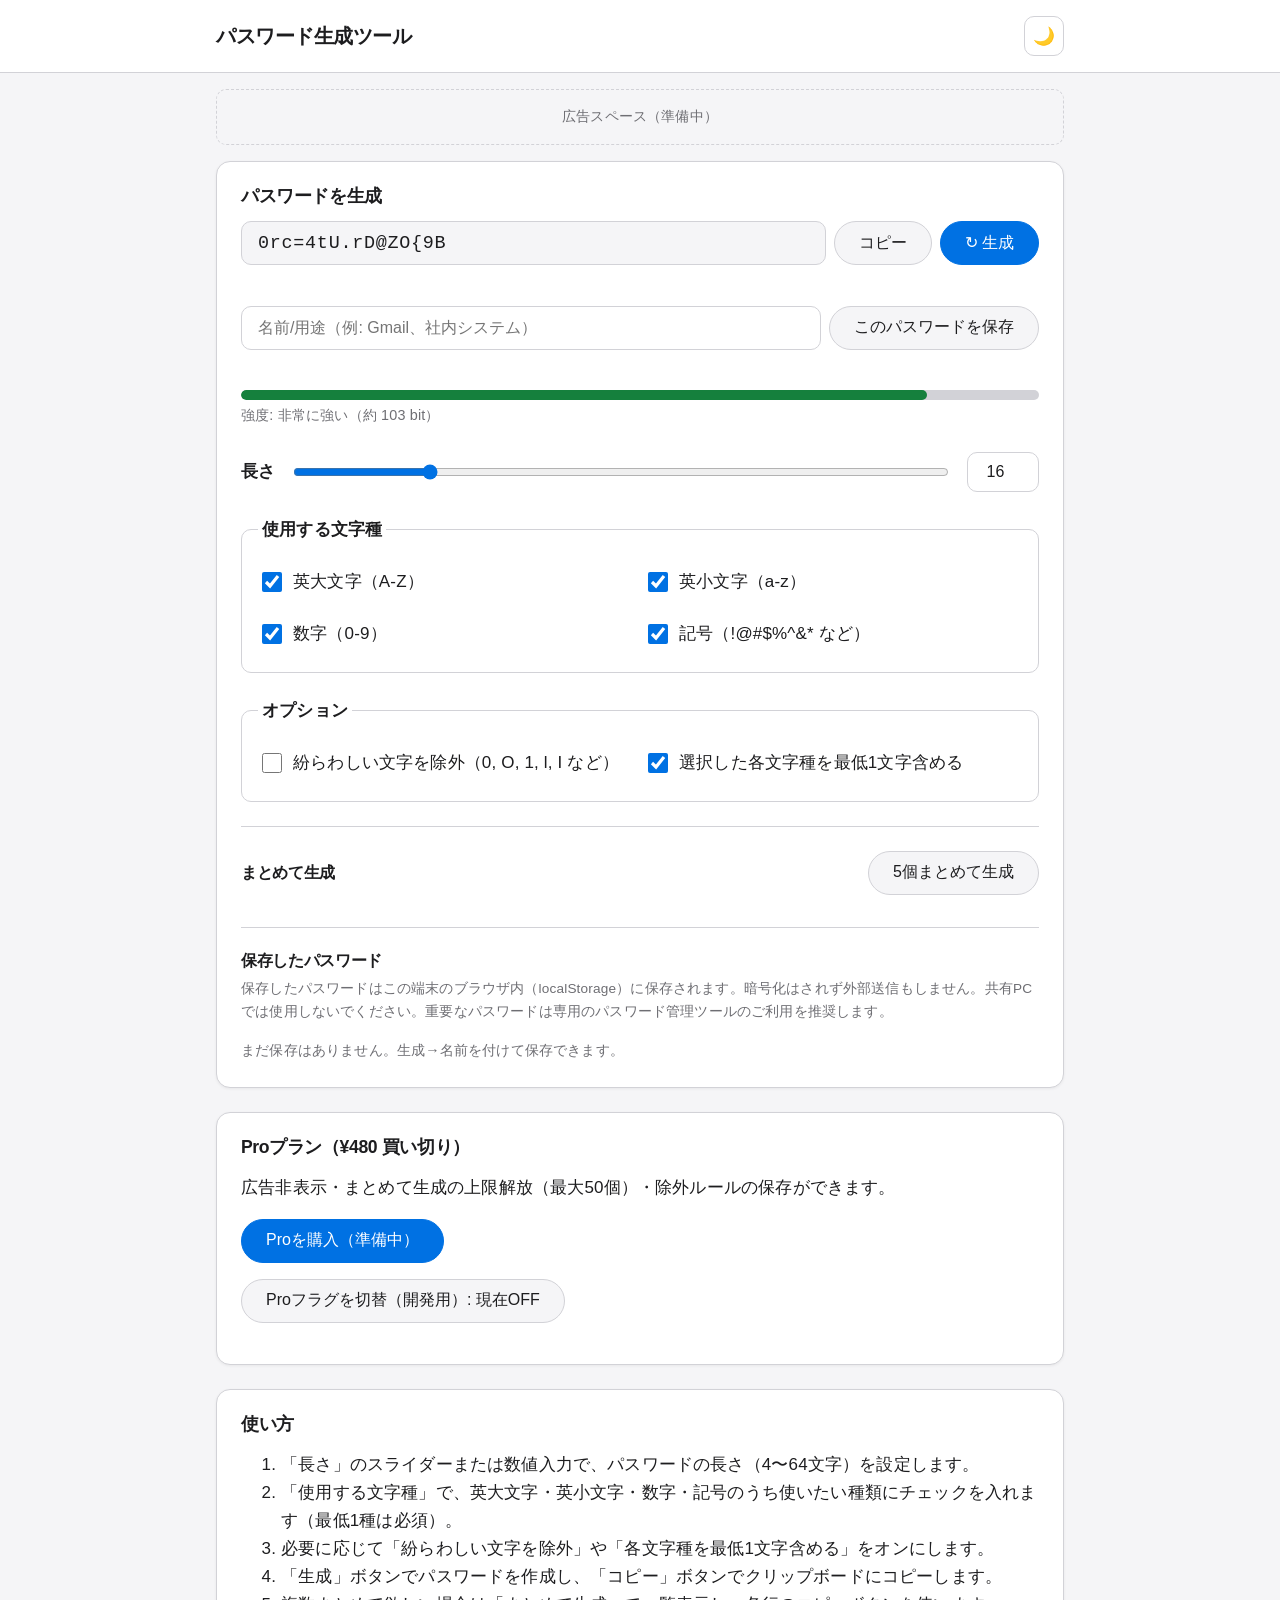
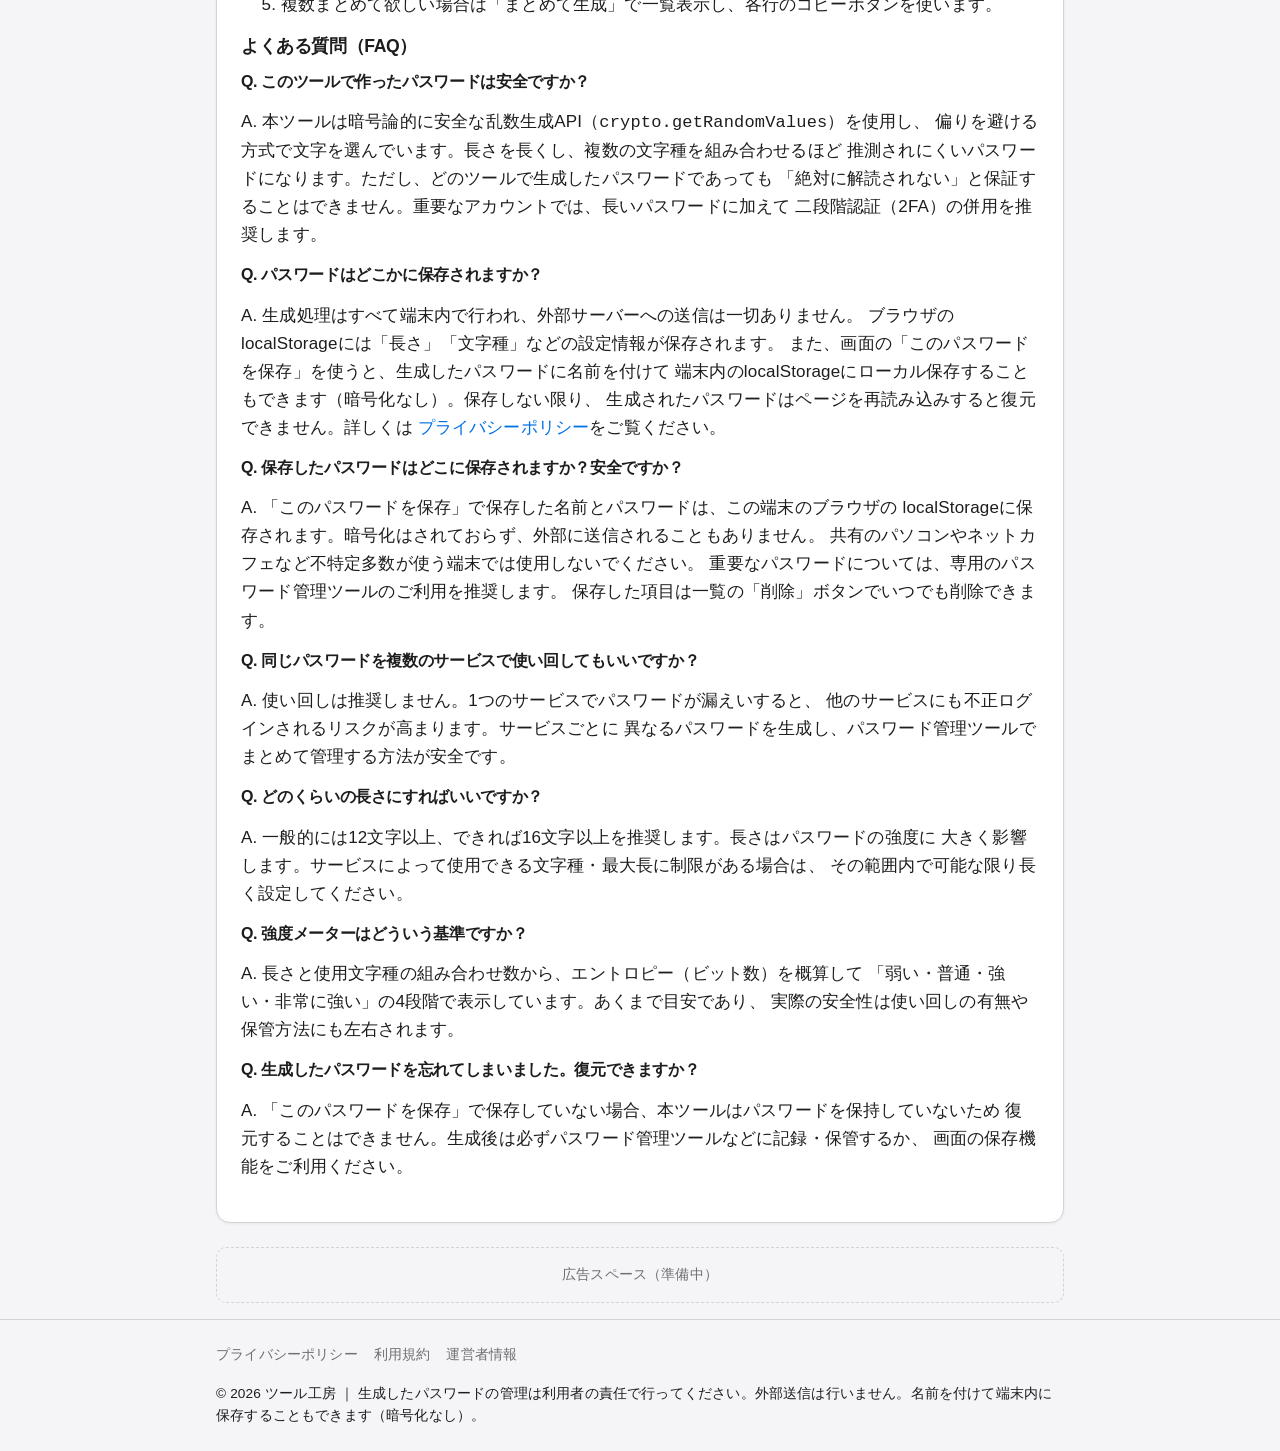
==== tools/generate/index.html @ c2fb3668 "feat: password-tools 統合アプリ公開（ツール工房） Co-Authored-By: Claude Opus 4.8 <noreply@anthropic.com>" ====
<!DOCTYPE html>
<html lang="ja">
<head>
<meta charset="UTF-8">
<meta name="viewport" content="width=device-width, initial-scale=1, viewport-fit=cover">

<title>パスワード生成ツール｜安全なパスワードをワンクリック作成｜ツール工房</title>
<meta name="description" content="crypto.getRandomValuesによる安全な乱数で、推測されにくいパスワードを即作成。文字種・長さを自由に設定し、強度メーター付き。処理は端末内のみで外部送信なし。名前を付けて端末内にローカル保存も可能（暗号化なし）。">
<link rel="canonical" href="https://ai-kaihatsubu.github.io/password-generator/">

<!-- OGP -->
<meta property="og:type" content="website">
<meta property="og:title" content="パスワード生成ツール｜ツール工房">
<meta property="og:description" content="安全なパスワードをワンクリックで作成。crypto.getRandomValuesによる強力な乱数生成、強度メーター、まとめて生成、名前付きローカル保存に対応。">
<meta property="og:url" content="https://ai-kaihatsubu.github.io/password-generator/">
<meta property="og:image" content="https://ai-kaihatsubu.github.io/password-generator/icons/icon-512.svg">
<meta property="og:locale" content="ja_JP">
<meta name="twitter:card" content="summary_large_image">

<!-- PWA -->
<link rel="manifest" href="manifest.webmanifest">
<meta name="theme-color" content="#2563eb">
<link rel="icon" href="icons/icon-192.svg" type="image/svg+xml">
<link rel="apple-touch-icon" href="icons/icon-192.svg">

<!-- JSON-LD: WebApplication -->
<script type="application/ld+json">
{
  "@context": "https://schema.org",
  "@type": "WebApplication",
  "name": "パスワード生成ツール",
  "description": "crypto.getRandomValuesによる安全な乱数で推測されにくいパスワードを作成できる無料のWebツール。文字種・長さを自由に設定でき、強度メーターやまとめて生成に対応。処理は端末内のみで外部送信は行わない。名前を付けて端末内にローカル保存も可能（暗号化なし）。",
  "applicationCategory": "UtilitiesApplication",
  "operatingSystem": "Any",
  "offers": {
    "@type": "Offer",
    "price": "0",
    "priceCurrency": "JPY"
  }
}
</script>

<link rel="stylesheet" href="style.css">

<!-- AdSense配信スクリプトは monetization.js が動的に注入します（このHTMLは編集不要）。
     有効化は monetization.js の CONFIG.ADSENSE_CLIENT_ID / ADSENSE_SLOTS を設定するだけ。
     ※ここに手動で <script ...adsbygoogle...> を貼ると二重読み込みになるため貼らないこと。 -->
</head>
<body>

<a class="skip-link" href="#main">本文へスキップ</a>

<header class="site-header">
  <div class="container header-inner">
    <h1 class="logo">パスワード生成ツール</h1>
    <nav class="header-actions" aria-label="表示設定">
      <button id="theme-toggle" type="button" aria-label="ダーク/ライトモード切替" aria-pressed="false">
        <span aria-hidden="true">🌙</span>
      </button>
    </nav>
  </div>
</header>

<!-- AdSense 広告枠（コンテンツ上） -->
<div class="ad-slot ad-slot--top" data-ad-position="top" aria-hidden="true">
  <!-- <ins class="adsbygoogle"
       style="display:block"
       data-ad-client="ca-pub-XXXXXXXXXXXXXXXX"
       data-ad-slot="XXXXXXXXXX"
       data-ad-format="auto"
       data-full-width-responsive="true"></ins>
  <script>(adsbygoogle = window.adsbygoogle || []).push({});</script> -->
  <p class="ad-placeholder">広告スペース（準備中）</p>
</div>

<main id="main" class="container">

  <section class="tool-section" aria-labelledby="tool-heading">
    <h2 id="tool-heading">パスワードを生成</h2>
    <div id="tool-root">

      <!-- メイン出力 -->
      <div class="pw-output">
        <label for="password-output" class="visually-hidden">生成されたパスワード</label>
        <input type="text" id="password-output" class="pw-output-field" readonly
               aria-describedby="strength-label" autocomplete="off" spellcheck="false">
        <button type="button" id="copy-main-btn" class="btn btn-secondary pw-copy-btn">
          コピー
        </button>
        <button type="button" id="regenerate-btn" class="btn btn-primary pw-regen-btn" aria-label="パスワードを再生成">
          <span aria-hidden="true">↻</span> 生成
        </button>
      </div>
      <p id="copy-feedback" class="copy-feedback" role="status" aria-live="polite"></p>

      <!-- 名前を付けて保存 -->
      <div class="save-row">
        <label for="save-name-input" class="visually-hidden">パスワードの名前/用途</label>
        <input type="text" id="save-name-input" class="save-name-input"
               placeholder="名前/用途（例: Gmail、社内システム）" maxlength="60" autocomplete="off">
        <button type="button" id="save-password-btn" class="btn btn-secondary">このパスワードを保存</button>
      </div>
      <p id="save-feedback" class="copy-feedback" role="status" aria-live="polite"></p>

      <!-- 強度メーター -->
      <div class="strength-meter">
        <div class="strength-bar-track" aria-hidden="true">
          <div id="strength-bar" class="strength-bar-fill"></div>
        </div>
        <p id="strength-label" class="strength-label">強度: -</p>
      </div>

      <!-- 長さ設定 -->
      <div class="control-row">
        <label for="length-slider" class="control-label">長さ</label>
        <input type="range" id="length-slider" min="4" max="64" value="16" step="1"
               aria-describedby="length-value">
        <input type="number" id="length-input" min="4" max="64" value="16" step="1"
               class="length-number" aria-label="パスワードの長さ（数値入力）">
      </div>

      <!-- 文字種トグル -->
      <fieldset class="charset-fieldset">
        <legend>使用する文字種</legend>
        <div class="charset-grid">
          <label class="checkbox-row">
            <input type="checkbox" id="opt-uppercase" checked>
            <span>英大文字（A-Z）</span>
          </label>
          <label class="checkbox-row">
            <input type="checkbox" id="opt-lowercase" checked>
            <span>英小文字（a-z）</span>
          </label>
          <label class="checkbox-row">
            <input type="checkbox" id="opt-numbers" checked>
            <span>数字（0-9）</span>
          </label>
          <label class="checkbox-row">
            <input type="checkbox" id="opt-symbols" checked>
            <span>記号（!@#$%^&amp;* など）</span>
          </label>
        </div>
        <p id="charset-error" class="field-error" role="alert" hidden>
          少なくとも1つの文字種を選択してください。
        </p>
      </fieldset>

      <!-- 追加オプション -->
      <fieldset class="charset-fieldset">
        <legend>オプション</legend>
        <div class="charset-grid">
          <label class="checkbox-row">
            <input type="checkbox" id="opt-exclude-ambiguous">
            <span>紛らわしい文字を除外（0, O, 1, l, I など）</span>
          </label>
          <label class="checkbox-row">
            <input type="checkbox" id="opt-require-each" checked>
            <span>選択した各文字種を最低1文字含める</span>
          </label>
        </div>
      </fieldset>

      <!-- まとめて生成 -->
      <div class="bulk-section">
        <div class="bulk-header">
          <h3 class="bulk-title">まとめて生成</h3>
          <button type="button" id="bulk-generate-btn" class="btn btn-secondary">5個まとめて生成</button>
        </div>
        <p id="bulk-limit-note" class="bulk-limit-note" hidden>
          無料版では5個までです。Proで上限を解放できます。
        </p>
        <ul id="bulk-list" class="bulk-list" aria-live="polite"></ul>
      </div>

      <!-- 保存したパスワード -->
      <div class="saved-section" id="saved-section">
        <h3 class="saved-title">保存したパスワード</h3>
        <p id="saved-privacy-note" class="saved-privacy-note">
          保存したパスワードはこの端末のブラウザ内（localStorage）に保存されます。暗号化はされず外部送信もしません。共有PCでは使用しないでください。重要なパスワードは専用のパスワード管理ツールのご利用を推奨します。
        </p>
        <p id="saved-empty" class="saved-empty">まだ保存はありません。生成→名前を付けて保存できます。</p>
        <ul id="saved-list" class="saved-list" aria-live="polite"></ul>
      </div>

    </div>
  </section>

  <!-- アフィリエイト枠 -->
  <aside class="affiliate-box" aria-labelledby="affiliate-heading">
    <h2 id="affiliate-heading">おすすめのパスワード管理ツール</h2>
    <p class="pr-label">[PR]</p>
    <ul class="affiliate-list" id="affiliate-list">
      <!-- monetization.js で動的に生成 -->
    </ul>
  </aside>

  <!-- Pro案内 -->
  <section class="pro-box" aria-labelledby="pro-heading">
    <h2 id="pro-heading">Proプラン（¥480 買い切り）</h2>
    <p>広告非表示・まとめて生成の上限解放（最大50個）・除外ルールの保存ができます。</p>
    <button id="pro-button" type="button" class="btn btn-primary">Proを購入（準備中）</button>
    <p class="pro-dev-note">
      <button id="pro-dev-toggle" type="button" class="btn btn-secondary">Proフラグを切替（開発用）</button>
    </p>
  </section>

  <!-- 使い方・FAQ -->
  <section class="guide-section" aria-labelledby="guide-heading">
    <h2 id="guide-heading">使い方</h2>
    <ol>
      <li>「長さ」のスライダーまたは数値入力で、パスワードの長さ（4〜64文字）を設定します。</li>
      <li>「使用する文字種」で、英大文字・英小文字・数字・記号のうち使いたい種類にチェックを入れます（最低1種は必須）。</li>
      <li>必要に応じて「紛らわしい文字を除外」や「各文字種を最低1文字含める」をオンにします。</li>
      <li>「生成」ボタンでパスワードを作成し、「コピー」ボタンでクリップボードにコピーします。</li>
      <li>複数まとめて欲しい場合は「まとめて生成」で一覧表示し、各行のコピーボタンを使います。</li>
    </ol>

    <h2 id="faq-heading">よくある質問（FAQ）</h2>

    <h3>Q. このツールで作ったパスワードは安全ですか？</h3>
    <p>
      A. 本ツールは暗号論的に安全な乱数生成API（<code>crypto.getRandomValues</code>）を使用し、
      偏りを避ける方式で文字を選んでいます。長さを長くし、複数の文字種を組み合わせるほど
      推測されにくいパスワードになります。ただし、どのツールで生成したパスワードであっても
      「絶対に解読されない」と保証することはできません。重要なアカウントでは、長いパスワードに加えて
      二段階認証（2FA）の併用を推奨します。
    </p>

    <h3>Q. パスワードはどこかに保存されますか？</h3>
    <p>
      A. 生成処理はすべて端末内で行われ、外部サーバーへの送信は一切ありません。
      ブラウザのlocalStorageには「長さ」「文字種」などの設定情報が保存されます。
      また、画面の「このパスワードを保存」を使うと、生成したパスワードに名前を付けて
      端末内のlocalStorageにローカル保存することもできます（暗号化なし）。保存しない限り、
      生成されたパスワードはページを再読み込みすると復元できません。詳しくは
      <a href="privacy.html">プライバシーポリシー</a>をご覧ください。
    </p>

    <h3>Q. 保存したパスワードはどこに保存されますか？安全ですか？</h3>
    <p>
      A. 「このパスワードを保存」で保存した名前とパスワードは、この端末のブラウザの
      localStorageに保存されます。暗号化はされておらず、外部に送信されることもありません。
      共有のパソコンやネットカフェなど不特定多数が使う端末では使用しないでください。
      重要なパスワードについては、専用のパスワード管理ツールのご利用を推奨します。
      保存した項目は一覧の「削除」ボタンでいつでも削除できます。
    </p>

    <h3>Q. 同じパスワードを複数のサービスで使い回してもいいですか？</h3>
    <p>
      A. 使い回しは推奨しません。1つのサービスでパスワードが漏えいすると、
      他のサービスにも不正ログインされるリスクが高まります。サービスごとに
      異なるパスワードを生成し、パスワード管理ツールでまとめて管理する方法が安全です。
    </p>

    <h3>Q. どのくらいの長さにすればいいですか？</h3>
    <p>
      A. 一般的には12文字以上、できれば16文字以上を推奨します。長さはパスワードの強度に
      大きく影響します。サービスによって使用できる文字種・最大長に制限がある場合は、
      その範囲内で可能な限り長く設定してください。
    </p>

    <h3>Q. 強度メーターはどういう基準ですか？</h3>
    <p>
      A. 長さと使用文字種の組み合わせ数から、エントロピー（ビット数）を概算して
      「弱い・普通・強い・非常に強い」の4段階で表示しています。あくまで目安であり、
      実際の安全性は使い回しの有無や保管方法にも左右されます。
    </p>

    <h3>Q. 生成したパスワードを忘れてしまいました。復元できますか？</h3>
    <p>
      A. 「このパスワードを保存」で保存していない場合、本ツールはパスワードを保持していないため
      復元することはできません。生成後は必ずパスワード管理ツールなどに記録・保管するか、
      画面の保存機能をご利用ください。
    </p>
  </section>

</main>

<!-- AdSense 広告枠（コンテンツ下） -->
<div class="ad-slot ad-slot--bottom" data-ad-position="bottom" aria-hidden="true">
  <!-- <ins class="adsbygoogle"
       style="display:block"
       data-ad-client="ca-pub-XXXXXXXXXXXXXXXX"
       data-ad-slot="XXXXXXXXXX"
       data-ad-format="auto"
       data-full-width-responsive="true"></ins>
  <script>(adsbygoogle = window.adsbygoogle || []).push({});</script> -->
  <p class="ad-placeholder">広告スペース（準備中）</p>
</div>

<footer class="site-footer">
  <div class="container footer-inner">
    <nav aria-label="フッターリンク">
      <a href="privacy.html">プライバシーポリシー</a>
      <a href="terms.html">利用規約</a>
      <a href="operator.html">運営者情報</a>
    </nav>
    <p class="copyright">&copy; 2026 ツール工房 ｜ 生成したパスワードの管理は利用者の責任で行ってください。外部送信は行いません。名前を付けて端末内に保存することもできます（暗号化なし）。</p>
  </div>
</footer>

<script src="monetization.js" defer></script>
<script src="app.js" defer></script>
<script>
  // PWA: Service Worker 登録（相対パスなのでサブパス公開でも scope が正しく効く）
  if ("serviceWorker" in navigator) {
    window.addEventListener("load", function () {
      navigator.serviceWorker.register("sw.js").catch(function () {});
    });
  }
</script>
</body>
</html>
---- tools/generate/style.css ----
/* ============================================
   パスワード生成ツール : style.css
   CSS変数によるテーマ管理 / レスポンシブ / モバイルファースト
   外部CDN不使用
   ============================================ */

:root {
  /* カラー（ライト） */
  --color-bg: #f5f5f7;
  --color-surface: #ffffff;
  --color-text: #1d1d1f;
  --color-text-muted: #6e6e73;
  --color-border: #d2d2d7;
  --color-primary: #0071e3;
  --color-primary-hover: #0077ed;
  --color-accent: #f59e0b;
  --color-danger: #d70015;
  --color-success: #1d9d52;

  /* 強度メーター色 */
  --color-strength-weak: #dc2626;
  --color-strength-medium: #f59e0b;
  --color-strength-strong: #16a34a;
  --color-strength-very-strong: #15803d;

  /* レイアウト */
  --max-width: 880px;
  --radius: 14px;
  --radius-sm: 10px;
  --space-1: 4px;
  --space-2: 8px;
  --space-3: 16px;
  --space-4: 24px;
  --space-5: 32px;
  --space-6: 48px;

  /* タイポグラフィ */
  --font-base: -apple-system, BlinkMacSystemFont, "SF Pro JP", "SF Pro Text",
    "Helvetica Neue", "Hiragino Sans", "Hiragino Kaku Gothic ProN", "Yu Gothic", Meiryo, sans-serif;
  --font-mono: "SFMono-Regular", Consolas, "Liberation Mono", Menlo, monospace;

  --shadow-sm: 0 1px 3px rgba(0, 0, 0, 0.06);
  --shadow-md: 0 6px 24px rgba(0, 0, 0, 0.08);

  --transition: 0.15s ease;
}

[data-theme="dark"] {
  --color-bg: #000000;
  --color-surface: #1c1c1e;
  --color-text: #f5f5f7;
  --color-text-muted: #a1a1a6;
  --color-border: #3a3a3c;
  --color-primary: #2997ff;
  --color-primary-hover: #4aa8ff;
  --shadow-sm: 0 1px 3px rgba(0, 0, 0, 0.5);
  --shadow-md: 0 6px 24px rgba(0, 0, 0, 0.6);
}

* {
  box-sizing: border-box;
}

html {
  -webkit-text-size-adjust: 100%;
}

body {
  margin: 0;
  font-family: var(--font-base);
  font-size: 17px;
  background: var(--color-bg);
  color: var(--color-text);
  line-height: 1.65;
  letter-spacing: 0.01em;
  transition: background var(--transition), color var(--transition);
  -webkit-font-smoothing: antialiased;
  -moz-osx-font-smoothing: grayscale;
  padding-bottom: env(safe-area-inset-bottom);
}

h1, h2, h3, h4 {
  color: var(--color-text);
  font-weight: 600;
  letter-spacing: -0.022em;
  line-height: 1.15;
}
h1 { font-size: 2.1rem; }
p, li, label, td, th { color: var(--color-text); }
small, .hint, .note, .conversion-note { color: var(--color-text-muted); }
a { color: var(--color-primary); text-decoration: none; }
a:hover { text-decoration: underline; }

input, textarea, select {
  font-family: inherit;
  font-size: 1rem;
  color: var(--color-text);
  background: var(--color-surface);
  border: 1px solid var(--color-border);
  border-radius: var(--radius-sm);
}
input:focus, textarea:focus, select:focus {
  outline: none;
  border-color: var(--color-primary);
  box-shadow: 0 0 0 3px rgba(0, 113, 227, 0.25);
}

.container {
  max-width: var(--max-width);
  margin: 0 auto;
  padding: 0 var(--space-3);
}

/* Skip link */
.skip-link {
  position: absolute;
  left: -999px;
  top: auto;
}
.skip-link:focus {
  left: var(--space-2);
  top: var(--space-2);
  z-index: 1000;
  background: var(--color-primary);
  color: #fff;
  padding: var(--space-2) var(--space-3);
  border-radius: var(--radius-sm);
}

.visually-hidden {
  position: absolute;
  width: 1px;
  height: 1px;
  overflow: hidden;
  clip: rect(0, 0, 0, 0);
  white-space: nowrap;
}

/* Header */
.site-header {
  border-bottom: 1px solid var(--color-border);
  background: var(--color-surface);
  position: sticky;
  top: 0;
  z-index: 100;
}

.header-inner {
  display: flex;
  align-items: center;
  justify-content: space-between;
  padding-top: var(--space-3);
  padding-bottom: var(--space-3);
}

.logo {
  font-size: 1.25rem;
  font-weight: 700;
  margin: 0;
}

.header-actions button {
  border: 1px solid var(--color-border);
  background: var(--color-surface);
  color: var(--color-text);
  border-radius: var(--radius-sm);
  width: 40px;
  height: 40px;
  font-size: 1.1rem;
  cursor: pointer;
  transition: background var(--transition), border-color var(--transition);
}
.header-actions button:hover {
  background: var(--color-bg);
}
.header-actions button:focus-visible,
a:focus-visible,
button:focus-visible,
input:focus-visible,
textarea:focus-visible,
select:focus-visible {
  outline: 3px solid var(--color-primary);
  outline-offset: 2px;
}

/* Main */
main {
  padding-top: var(--space-4);
  padding-bottom: var(--space-6);
}

.tool-section,
.affiliate-box,
.pro-box,
.guide-section {
  background: var(--color-surface);
  border: 1px solid var(--color-border);
  border-radius: var(--radius);
  padding: var(--space-4);
  margin-bottom: var(--space-4);
  box-shadow: var(--shadow-sm);
}

h2 {
  font-size: 1.1rem;
  margin-top: 0;
}

h3 {
  font-size: 1rem;
}

/* 広告枠 */
.ad-slot {
  max-width: var(--max-width);
  margin: var(--space-3) auto;
  padding: 0 var(--space-3);
}
.ad-placeholder {
  border: 1px dashed var(--color-border);
  border-radius: var(--radius-sm);
  text-align: center;
  padding: var(--space-3);
  color: var(--color-text-muted);
  font-size: 0.85rem;
  margin: 0;
}

/* アフィリ */
.pr-label {
  display: inline-block;
  font-size: 0.7rem;
  font-weight: 700;
  color: var(--color-text-muted);
  border: 1px solid var(--color-border);
  border-radius: var(--radius-sm);
  padding: 1px 6px;
  margin-bottom: var(--space-2);
}
.affiliate-list {
  list-style: none;
  margin: 0;
  padding: 0;
  display: grid;
  gap: var(--space-2);
}
.affiliate-list a {
  color: var(--color-primary);
  text-decoration: none;
}
.affiliate-list a:hover {
  text-decoration: underline;
}

/* ボタン */
.btn {
  display: inline-block;
  border: none;
  border-radius: 980px;
  padding: var(--space-2) var(--space-4);
  font-size: 1rem;
  font-weight: 500;
  cursor: pointer;
  transition: background var(--transition), opacity var(--transition), transform 0.05s ease;
  min-height: 44px;
}
.btn:active {
  transform: scale(0.98);
}
.btn-primary {
  background: var(--color-primary);
  color: #fff;
  border: 1px solid var(--color-primary);
}
.btn-primary:hover {
  background: var(--color-primary-hover);
}
.btn-secondary {
  background: var(--color-bg);
  color: var(--color-text);
  border: 1px solid var(--color-border);
}
.btn-secondary:hover {
  background: var(--color-border);
}

/* ============================================
   パスワード生成ツール 固有コンポーネント
   ============================================ */

/* メイン出力 */
.pw-output {
  display: flex;
  flex-wrap: wrap;
  gap: var(--space-2);
  margin-bottom: var(--space-2);
}
.pw-output-field {
  flex: 1 1 240px;
  min-width: 0;
  font-family: var(--font-mono);
  font-size: 1.15rem;
  letter-spacing: 0.04em;
  padding: var(--space-2) var(--space-3);
  border: 1px solid var(--color-border);
  border-radius: var(--radius-sm);
  background: var(--color-bg);
  color: var(--color-text);
  min-height: 44px;
}
.pw-copy-btn,
.pw-regen-btn {
  white-space: nowrap;
}

.copy-feedback {
  min-height: 1.2em;
  font-size: 0.85rem;
  color: var(--color-success);
  margin: 0 0 var(--space-3) 0;
}

/* 名前を付けて保存 */
.save-row {
  display: flex;
  flex-wrap: wrap;
  gap: var(--space-2);
  margin-bottom: var(--space-2);
}
.save-name-input {
  flex: 1 1 240px;
  min-width: 0;
  padding: var(--space-2) var(--space-3);
  border: 1px solid var(--color-border);
  border-radius: var(--radius-sm);
  background: var(--color-surface);
  color: var(--color-text);
  font-size: 1rem;
  min-height: 44px;
}

/* 保存したパスワード一覧 */
.saved-section {
  border-top: 1px solid var(--color-border);
  padding-top: var(--space-4);
  margin-top: var(--space-4);
}
.saved-title {
  margin: 0 0 var(--space-2) 0;
}
.saved-privacy-note {
  font-size: 0.85rem;
  color: var(--color-text-muted);
  margin: 0 0 var(--space-3) 0;
}
.saved-empty {
  font-size: 0.9rem;
  color: var(--color-text-muted);
  margin: 0;
}
.saved-list {
  list-style: none;
  margin: 0;
  padding: 0;
  display: grid;
  gap: var(--space-2);
}
.saved-item {
  display: flex;
  align-items: center;
  gap: var(--space-2);
  flex-wrap: wrap;
  padding: var(--space-2);
  border: 1px solid var(--color-border);
  border-radius: var(--radius-sm);
  background: var(--color-bg);
}
.saved-item-name {
  flex: 1 1 140px;
  min-width: 0;
  font-weight: 600;
  word-break: break-all;
}
.saved-item-pw {
  flex: 1 1 160px;
  min-width: 0;
  font-family: var(--font-mono);
  font-size: 0.95rem;
  word-break: break-all;
}
.saved-item-feedback {
  font-size: 0.8rem;
  color: var(--color-success);
}

/* 強度メーター */
.strength-meter {
  margin-bottom: var(--space-4);
}
.strength-bar-track {
  width: 100%;
  height: 10px;
  background: var(--color-border);
  border-radius: 999px;
  overflow: hidden;
}
.strength-bar-fill {
  height: 100%;
  width: 0%;
  border-radius: 999px;
  transition: width var(--transition), background var(--transition);
  background: var(--color-strength-weak);
}
.strength-bar-fill--weak {
  background: var(--color-strength-weak);
}
.strength-bar-fill--medium {
  background: var(--color-strength-medium);
}
.strength-bar-fill--strong {
  background: var(--color-strength-strong);
}
.strength-bar-fill--very-strong {
  background: var(--color-strength-very-strong);
}
.strength-label {
  margin: var(--space-1) 0 0 0;
  font-size: 0.9rem;
  color: var(--color-text-muted);
}

/* 長さコントロール */
.control-row {
  display: flex;
  align-items: center;
  gap: var(--space-3);
  margin-bottom: var(--space-4);
  flex-wrap: wrap;
}
.control-label {
  font-weight: 600;
  flex: 0 0 auto;
}
.control-row input[type="range"] {
  flex: 1 1 160px;
  min-width: 120px;
  accent-color: var(--color-primary);
}
.length-number {
  width: 72px;
  flex: 0 0 auto;
  padding: var(--space-1) var(--space-2);
  border: 1px solid var(--color-border);
  border-radius: var(--radius-sm);
  background: var(--color-surface);
  color: var(--color-text);
  font-size: 1rem;
  min-height: 40px;
  text-align: center;
}

/* 文字種・オプション */
.charset-fieldset {
  border: 1px solid var(--color-border);
  border-radius: var(--radius-sm);
  padding: var(--space-3);
  margin: 0 0 var(--space-4) 0;
}
.charset-fieldset legend {
  font-weight: 600;
  padding: 0 var(--space-1);
}
.charset-grid {
  display: grid;
  grid-template-columns: repeat(2, minmax(0, 1fr));
  gap: var(--space-2);
}
.checkbox-row {
  display: flex;
  align-items: center;
  gap: var(--space-2);
  cursor: pointer;
  min-height: 44px;
}
.checkbox-row input[type="checkbox"] {
  width: 20px;
  height: 20px;
  accent-color: var(--color-primary);
  flex: 0 0 auto;
}
.field-error {
  color: var(--color-danger);
  font-size: 0.85rem;
  margin: var(--space-2) 0 0 0;
}

/* まとめて生成 */
.bulk-section {
  border-top: 1px solid var(--color-border);
  padding-top: var(--space-4);
}
.bulk-header {
  display: flex;
  align-items: center;
  justify-content: space-between;
  flex-wrap: wrap;
  gap: var(--space-2);
  margin-bottom: var(--space-2);
}
.bulk-title {
  margin: 0;
}
.bulk-limit-note {
  font-size: 0.85rem;
  color: var(--color-text-muted);
  margin: 0 0 var(--space-2) 0;
}
.bulk-list {
  list-style: none;
  margin: 0;
  padding: 0;
  display: grid;
  gap: var(--space-2);
}
.bulk-item {
  display: flex;
  align-items: center;
  gap: var(--space-2);
  flex-wrap: wrap;
  padding: var(--space-2);
  border: 1px solid var(--color-border);
  border-radius: var(--radius-sm);
  background: var(--color-bg);
}
.bulk-item-text {
  flex: 1 1 200px;
  min-width: 0;
  font-family: var(--font-mono);
  font-size: 0.95rem;
  word-break: break-all;
}
.bulk-item-feedback {
  font-size: 0.8rem;
  color: var(--color-success);
}

/* Pro案内 */
.pro-dev-note {
  margin-top: var(--space-3);
}

/* Footer */
.site-footer {
  border-top: 1px solid var(--color-border);
  padding: var(--space-4) 0;
  color: var(--color-text-muted);
  font-size: 0.85rem;
}
.footer-inner {
  display: flex;
  flex-wrap: wrap;
  gap: var(--space-3);
  justify-content: space-between;
  align-items: center;
}
.footer-inner nav {
  display: flex;
  gap: var(--space-3);
  flex-wrap: wrap;
}
.footer-inner a {
  color: var(--color-text-muted);
  text-decoration: none;
}
.footer-inner a:hover {
  text-decoration: underline;
}
.copyright {
  margin: 0;
}

/* 法務ページ用 */
.legal-page main {
  background: var(--color-surface);
  border: 1px solid var(--color-border);
  border-radius: var(--radius);
  padding: var(--space-5);
  box-shadow: var(--shadow-sm);
}
.legal-page h2 {
  margin-top: var(--space-5);
}
.legal-page h2:first-child {
  margin-top: 0;
}

/* レスポンシブ */
@media (max-width: 600px) {
  :root {
    --space-4: 16px;
    --space-5: 24px;
  }
  .logo {
    font-size: 1.05rem;
  }
  .tool-section .btn,
  .pro-box .btn {
    width: 100%;
  }
  .pw-output {
    flex-direction: column;
  }
  .pw-output-field {
    flex: 1 1 auto;
    width: 100%;
  }
  .charset-grid {
    grid-template-columns: 1fr;
  }
  .control-row {
    align-items: stretch;
  }
  .control-row input[type="range"] {
    flex: 1 1 100%;
    width: 100%;
  }
  .bulk-item-feedback {
    width: 100%;
  }
  .bulk-item .btn {
    width: auto;
  }
  .save-row {
    flex-direction: column;
  }
  .save-name-input {
    flex: 1 1 auto;
    width: 100%;
  }
  .saved-item-feedback {
    width: 100%;
  }
  .saved-item .btn {
    width: auto;
  }
}
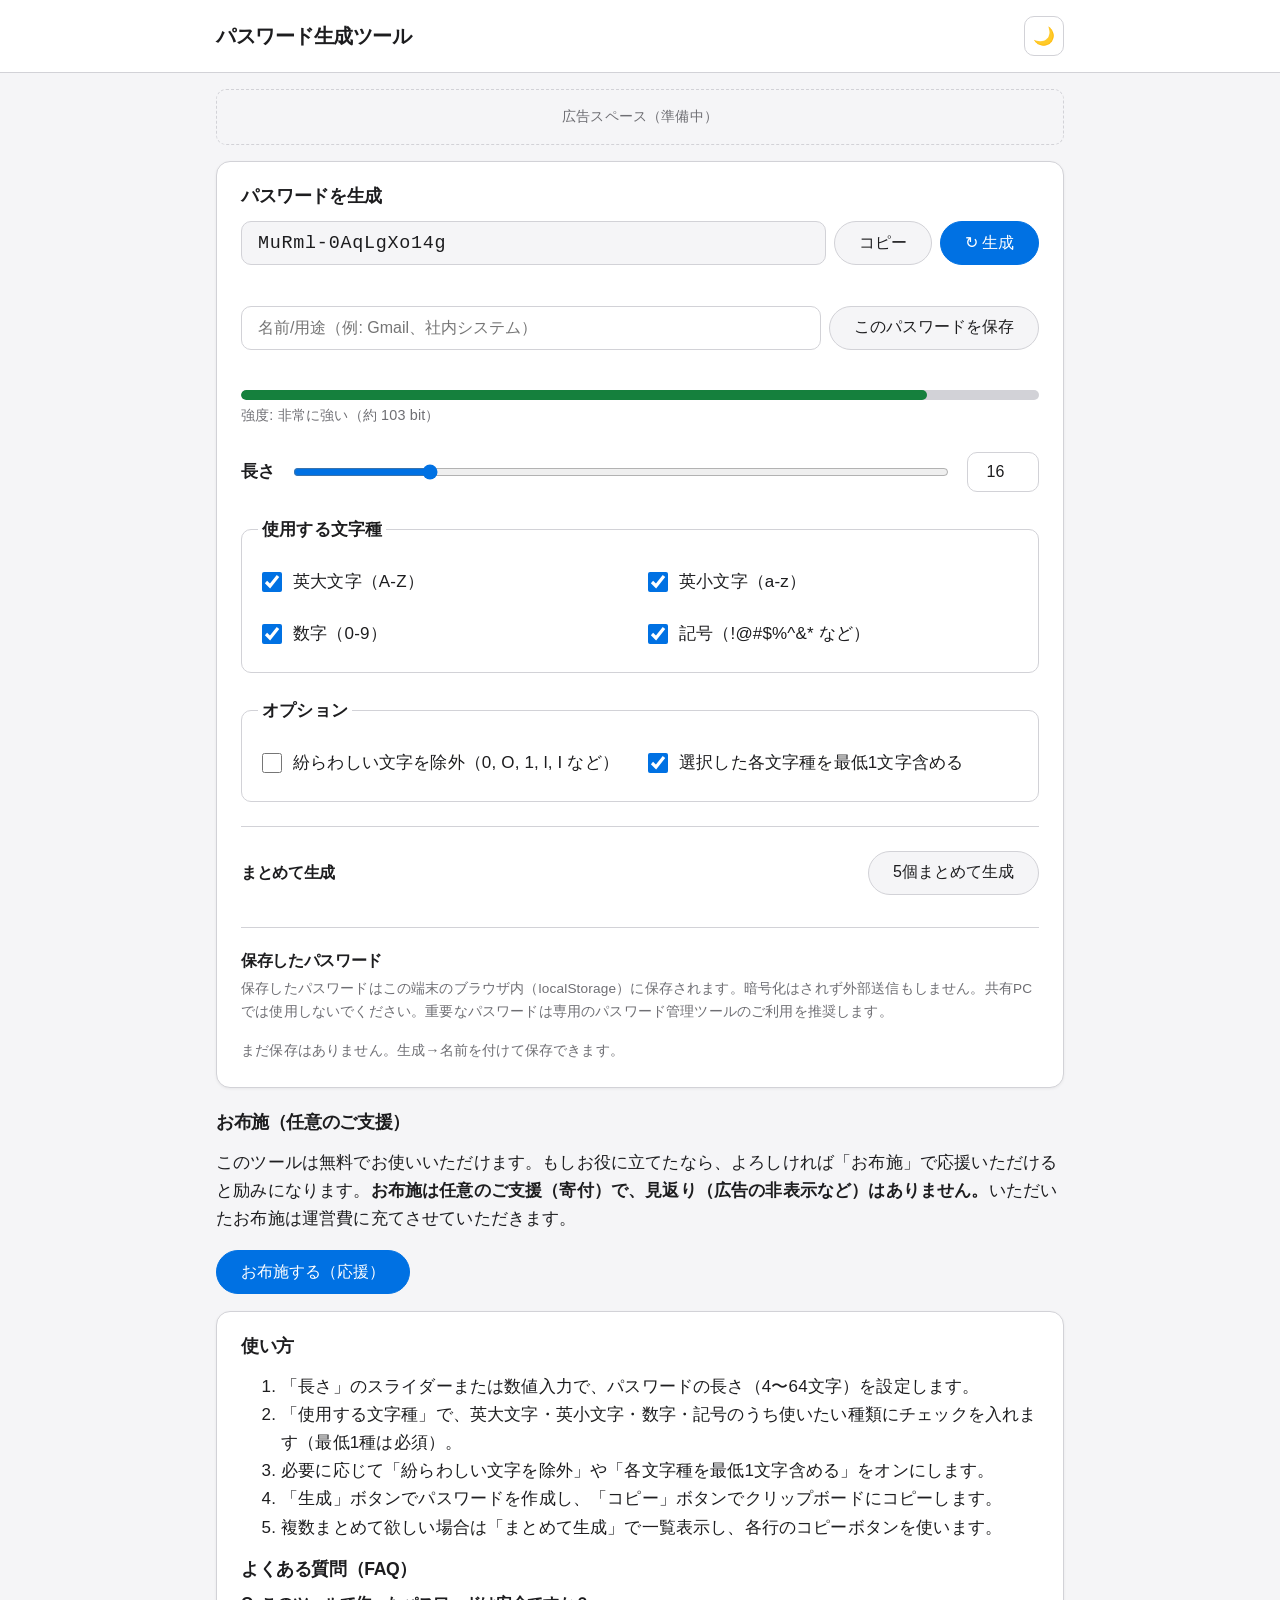
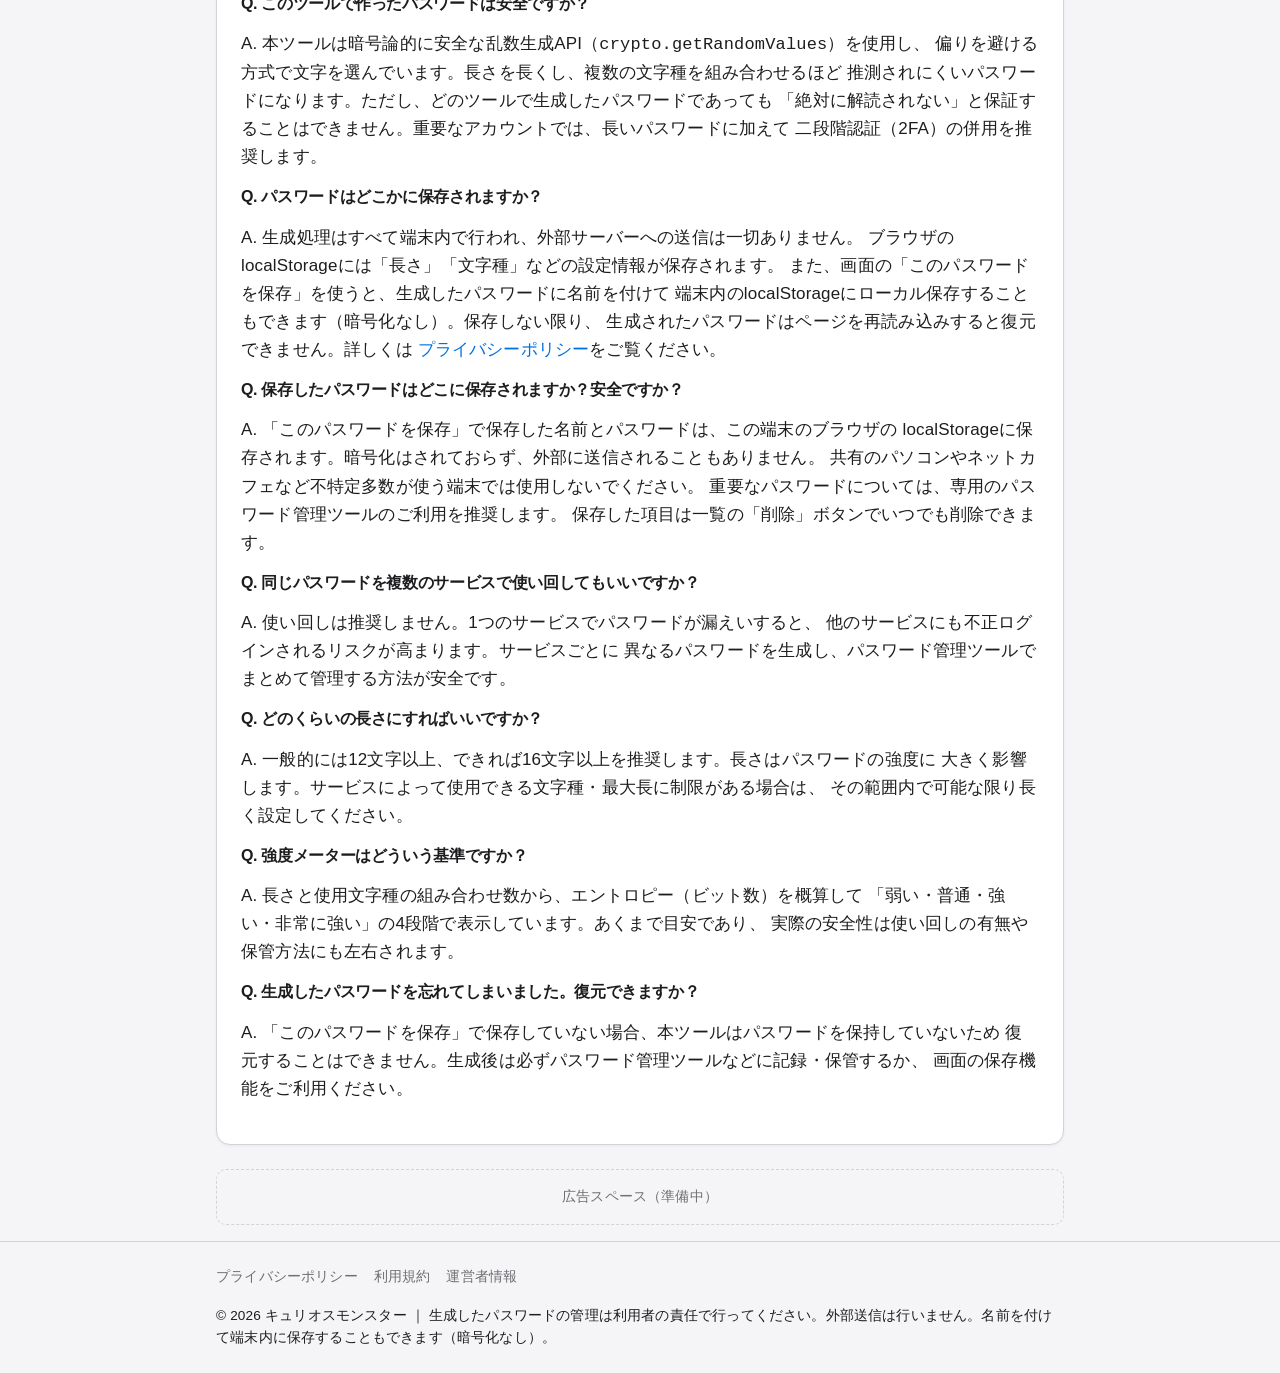
==== commit 1eb97bff: "rebrand: ツール工房→ツール置き場（運営: キュリオスモンスター AI開発部）／課金→お布施（任意の寄付・見返りなし） Co-Authored-By: Claude Opus 4.8 <nor" ====
--- a/tools/generate/index.html
+++ b/tools/generate/index.html
@@ -1,16 +1,16 @@
-<!DOCTYPE html>
+﻿<!DOCTYPE html>
 <html lang="ja">
 <head>
 <meta charset="UTF-8">
 <meta name="viewport" content="width=device-width, initial-scale=1, viewport-fit=cover">
 
-<title>パスワード生成ツール｜安全なパスワードをワンクリック作成｜ツール工房</title>
+<title>パスワード生成ツール｜安全なパスワードをワンクリック作成｜ツール置き場</title>
 <meta name="description" content="crypto.getRandomValuesによる安全な乱数で、推測されにくいパスワードを即作成。文字種・長さを自由に設定し、強度メーター付き。処理は端末内のみで外部送信なし。名前を付けて端末内にローカル保存も可能（暗号化なし）。">
 <link rel="canonical" href="https://ai-kaihatsubu.github.io/password-generator/">
 
 <!-- OGP -->
 <meta property="og:type" content="website">
-<meta property="og:title" content="パスワード生成ツール｜ツール工房">
+<meta property="og:title" content="パスワード生成ツール｜ツール置き場">
 <meta property="og:description" content="安全なパスワードをワンクリックで作成。crypto.getRandomValuesによる強力な乱数生成、強度メーター、まとめて生成、名前付きローカル保存に対応。">
 <meta property="og:url" content="https://ai-kaihatsubu.github.io/password-generator/">
 <meta property="og:image" content="https://ai-kaihatsubu.github.io/password-generator/icons/icon-512.svg">
@@ -195,14 +195,12 @@
   </aside>
 
   <!-- Pro案内 -->
-  <section class="pro-box" aria-labelledby="pro-heading">
-    <h2 id="pro-heading">Proプラン（¥480 買い切り）</h2>
-    <p>広告非表示・まとめて生成の上限解放（最大50個）・除外ルールの保存ができます。</p>
-    <button id="pro-button" type="button" class="btn btn-primary">Proを購入（準備中）</button>
-    <p class="pro-dev-note">
-      <button id="pro-dev-toggle" type="button" class="btn btn-secondary">Proフラグを切替（開発用）</button>
-    </p>
-  </section>
+  <section class="ofuse-box" aria-labelledby="ofuse-heading">
+  <h2 id="ofuse-heading">お布施（任意のご支援）</h2>
+  <p>このツールは無料でお使いいただけます。もしお役に立てたなら、よろしければ「お布施」で応援いただけると励みになります。<strong>お布施は任意のご支援（寄付）で、見返り（広告の非表示など）はありません。</strong>いただいたお布施は運営費に充てさせていただきます。</p>
+  <button id="ofuse-button" type="button" class="btn btn-primary">お布施する（応援）</button>
+  <p class="hint" id="ofuse-status" aria-live="polite"></p>
+</section>
 
   <!-- 使い方・FAQ -->
   <section class="guide-section" aria-labelledby="guide-heading">
@@ -295,7 +293,7 @@
       <a href="terms.html">利用規約</a>
       <a href="operator.html">運営者情報</a>
     </nav>
-    <p class="copyright">&copy; 2026 ツール工房 ｜ 生成したパスワードの管理は利用者の責任で行ってください。外部送信は行いません。名前を付けて端末内に保存することもできます（暗号化なし）。</p>
+    <p class="copyright">&copy; 2026 キュリオスモンスター ｜ 生成したパスワードの管理は利用者の責任で行ってください。外部送信は行いません。名前を付けて端末内に保存することもできます（暗号化なし）。</p>
   </div>
 </footer>
 
